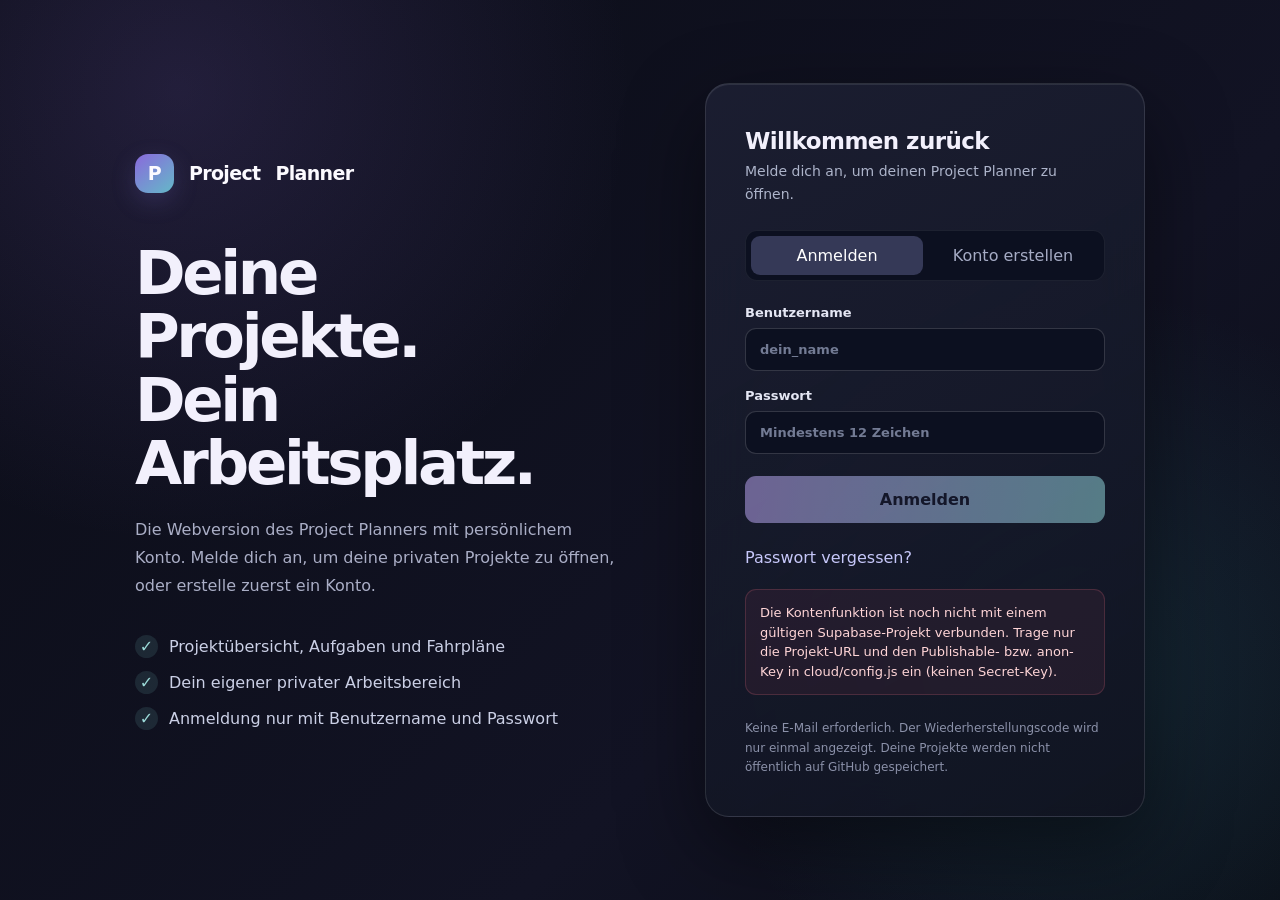
==== docs/index.html @ d76be7c2 "Add complete Project Planner Web UI, username-only account backend and validation tests" ====
<!doctype html>
<html lang="de"><head><meta charset="utf-8"><meta name="viewport" content="width=device-width, initial-scale=1"><meta name="referrer" content="no-referrer"><title>Project Planner · Anmelden</title><meta name="theme-color" content="#0b0d17"><link rel="stylesheet" href="./cloud/auth.css"><script type="module" src="./cloud/auth.js"></script></head>
<body><main class="layout">
<section class="intro"><div class="brand"><span class="mark">P</span>Project <strong>Planner</strong></div><h1>Deine Projekte.<br>Dein Arbeitsplatz.</h1><p>Die Webversion des Project Planners mit persönlichem Konto. Melde dich an, um deine privaten Projekte zu öffnen, oder erstelle zuerst ein Konto.</p><ul class="feature-list"><li>Projektübersicht, Aufgaben und Fahrpläne</li><li>Dein eigener privater Arbeitsbereich</li><li>Anmeldung nur mit Benutzername und Passwort</li></ul></section>
<section class="panel" aria-labelledby="form-title"><h2 id="form-title">Willkommen zurück</h2><p id="form-description">Melde dich an, um deinen Project Planner zu öffnen.</p>
<div class="tabs" role="tablist"><button type="button" id="tab-login" class="selected" aria-selected="true">Anmelden</button><button type="button" id="tab-signup" aria-selected="false">Konto erstellen</button></div>
<form id="auth-form">
<label id="username-label">Benutzername<input required type="text" id="username" name="username" autocomplete="username" placeholder="dein_name" maxlength="24" minlength="3" pattern="[A-Za-z][A-Za-z0-9_]{2,23}"></label>
<label id="password-label">Passwort<input required type="password" id="password" name="password" autocomplete="current-password" minlength="12" maxlength="256" placeholder="Mindestens 12 Zeichen"></label>
<label id="confirm-label" hidden>Passwort wiederholen<input type="password" id="confirm" name="confirm" autocomplete="new-password" minlength="12" maxlength="256"></label>
<label id="recovery-label" hidden>Einmaliger Wiederherstellungscode<input type="text" id="recovery-code" name="recovery-code" autocapitalize="off" autocomplete="off" spellcheck="false" minlength="48" maxlength="48" placeholder="48-stelliger Sicherheitscode"></label>
<p id="recovery-instruction" hidden>Der Code wurde bei deiner Kontoerstellung angezeigt. Ohne E-Mail gibt es keine andere automatische Passwortwiederherstellung.</p>
<button class="submit" id="submit" type="submit">Anmelden</button>
<button class="secondary" type="button" id="reset-link">Passwort vergessen?</button>
<button class="secondary" type="button" id="cancel-recovery" hidden>Zurück zum Login</button>
</form>
<section id="recovery-output" hidden aria-live="polite"><h3>Dein Wiederherstellungscode</h3><p id="recovery-output-message"></p><code id="recovery-output-code" style="display:block;overflow-wrap:anywhere;user-select:all;margin:1rem 0"></code><button class="secondary" id="copy-recovery" type="button">Code kopieren</button><button class="submit" id="enter-planner" type="button">Zum Project Planner</button><button class="secondary" id="return-login" type="button">Zur Anmeldung</button></section>
<div id="notice" class="message" role="status" aria-live="polite" hidden></div><div class="footer">Keine E-Mail erforderlich. Der Wiederherstellungscode wird nur einmal angezeigt. Deine Projekte werden nicht öffentlich auf GitHub gespeichert.</div>
</section></main></body></html>
---- docs/cloud/auth.css ----
:root{color-scheme:dark;font-family:Inter,ui-sans-serif,system-ui,-apple-system,Segoe UI,sans-serif}*{box-sizing:border-box}body{margin:0;min-height:100svh;color:#f2f0fc;background:#090b13}button,input{font:inherit}button{cursor:pointer}body::before{position:fixed;inset:0;z-index:-1;content:'';background:radial-gradient(circle at 14% 10%,#6d54aa3b 0,transparent 33%),radial-gradient(circle at 85% 75%,#286b7840,transparent 30%),linear-gradient(135deg,#0b0d17,#121324 65%,#0b0e17)}.layout{min-height:100svh;max-width:1130px;padding:clamp(22px,5vw,60px);margin:auto;display:grid;grid-template-columns:1.05fr minmax(320px,440px);align-items:center;gap:clamp(20px,7vw,110px)}.brand{display:flex;align-items:center;gap:15px;color:#fcfaff;font-size:19px;letter-spacing:-.035em;font-weight:650}.mark{height:39px;width:39px;display:grid;place-items:center;border-radius:13px;background:linear-gradient(140deg,#8a69dc,#64b9c8);box-shadow:0 8px 25px #786cc83a;font-weight:900}.intro h1{font-size:clamp(34px,5vw,61px);letter-spacing:-.055em;line-height:1.04;margin:48px 0 22px;max-width:610px}.intro p{font-size:16px;color:#aaaec6;line-height:1.75;max-width:510px}.feature-list{display:grid;gap:13px;padding:0;list-style:none;color:#cbd0e6;margin-top:35px}.feature-list li:before{content:'✓';display:inline-grid;place-items:center;margin-right:11px;width:23px;height:23px;border-radius:50%;background:#6aa6a929;color:#9cdbd9}.panel{border:1px solid #ffffff1d;background:linear-gradient(150deg,#1d2034d9,#101421f0);padding:clamp(25px,4vw,39px);border-radius:24px;box-shadow:0 30px 85px #0007,0 1px 0 #ffffff16 inset;backdrop-filter:blur(20px)}.panel h2{font-size:23px;letter-spacing:-.025em;margin:5px 0}.panel>p{color:#adb4ca;font-size:14px;line-height:1.65;margin:6px 0 24px}.tabs{background:#0c1020;border:1px solid #ffffff12;display:grid;grid-template-columns:1fr 1fr;gap:4px;border-radius:12px;padding:5px;margin:0 0 24px}.tabs button{border:0;color:#a5abc4;background:none;padding:10px;border-radius:9px}.tabs .selected{color:#fff;background:#353957}form{display:grid;gap:17px}label{display:grid;gap:8px;color:#e4e6f3;font-size:13px;font-weight:600}input{border:1px solid #ffffff29;border-radius:11px;padding:13px 14px;color:#f5f5fd;background:#0c1020;outline:none;width:100%}input:focus{border-color:#af9ef0;box-shadow:0 0 0 3px #9e8dd12b}input::placeholder{color:#737b94}.submit{border:0;background:linear-gradient(100deg,#b6a1ec,#8dd0d6);color:#15162a;font-weight:700;padding:14px;border-radius:11px;margin-top:5px}.submit:disabled{opacity:.55;cursor:wait}.secondary{background:none;border:0;padding:8px 0;color:#c7c8fa;text-align:left}.message{margin-top:14px;padding:13px 14px;border-radius:11px;color:#ffd5d7;background:#572e433b;border:1px solid #a6516550;font-size:13px;line-height:1.5;white-space:pre-wrap}.message.ok{color:#b8efe1;border-color:#458a6d7a;background:#1c634333}.footer{font-size:12px;color:#8b91a9;margin-top:24px;line-height:1.6}.footer a{color:#b4caf9} .muted{color:#9a9fb8} [hidden]{display:none!important}@media(max-width:770px){.layout{grid-template-columns:1fr;gap:24px;padding:28px 18px}.intro h1{margin:24px 0;font-size:34px}.intro p{font-size:14px}.intro .feature-list{display:none}.panel{max-width:530px;width:100%;margin:auto}}
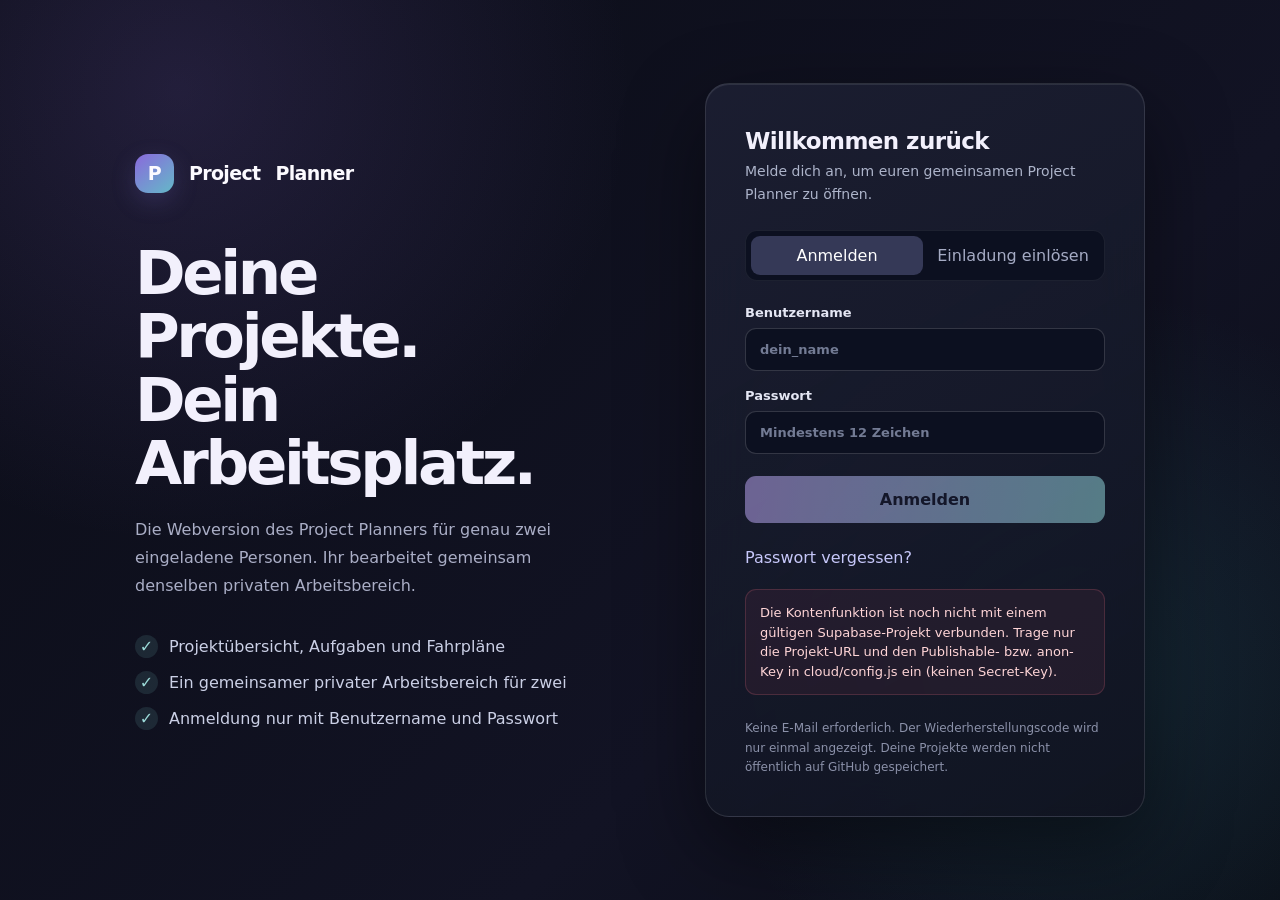
==== commit 6242016e: "Limit planner to two invited users sharing one private workspace" ====
--- a/docs/index.html
+++ b/docs/index.html
@@ -1,13 +1,14 @@
 <!doctype html>
 <html lang="de"><head><meta charset="utf-8"><meta name="viewport" content="width=device-width, initial-scale=1"><meta name="referrer" content="no-referrer"><title>Project Planner · Anmelden</title><meta name="theme-color" content="#0b0d17"><link rel="stylesheet" href="./cloud/auth.css"><script type="module" src="./cloud/auth.js"></script></head>
 <body><main class="layout">
-<section class="intro"><div class="brand"><span class="mark">P</span>Project <strong>Planner</strong></div><h1>Deine Projekte.<br>Dein Arbeitsplatz.</h1><p>Die Webversion des Project Planners mit persönlichem Konto. Melde dich an, um deine privaten Projekte zu öffnen, oder erstelle zuerst ein Konto.</p><ul class="feature-list"><li>Projektübersicht, Aufgaben und Fahrpläne</li><li>Dein eigener privater Arbeitsbereich</li><li>Anmeldung nur mit Benutzername und Passwort</li></ul></section>
-<section class="panel" aria-labelledby="form-title"><h2 id="form-title">Willkommen zurück</h2><p id="form-description">Melde dich an, um deinen Project Planner zu öffnen.</p>
-<div class="tabs" role="tablist"><button type="button" id="tab-login" class="selected" aria-selected="true">Anmelden</button><button type="button" id="tab-signup" aria-selected="false">Konto erstellen</button></div>
+<section class="intro"><div class="brand"><span class="mark">P</span>Project <strong>Planner</strong></div><h1>Deine Projekte.<br>Dein Arbeitsplatz.</h1><p>Die Webversion des Project Planners für genau zwei eingeladene Personen. Ihr bearbeitet gemeinsam denselben privaten Arbeitsbereich.</p><ul class="feature-list"><li>Projektübersicht, Aufgaben und Fahrpläne</li><li>Ein gemeinsamer privater Arbeitsbereich für zwei</li><li>Anmeldung nur mit Benutzername und Passwort</li></ul></section>
+<section class="panel" aria-labelledby="form-title"><h2 id="form-title">Willkommen zurück</h2><p id="form-description">Melde dich an, um euren gemeinsamen Project Planner zu öffnen.</p>
+<div class="tabs" role="tablist"><button type="button" id="tab-login" class="selected" aria-selected="true">Anmelden</button><button type="button" id="tab-signup" aria-selected="false">Einladung einlösen</button></div>
 <form id="auth-form">
 <label id="username-label">Benutzername<input required type="text" id="username" name="username" autocomplete="username" placeholder="dein_name" maxlength="24" minlength="3" pattern="[A-Za-z][A-Za-z0-9_]{2,23}"></label>
-<label id="password-label">Passwort<input required type="password" id="password" name="password" autocomplete="current-password" minlength="12" maxlength="256" placeholder="Mindestens 12 Zeichen"></label>
-<label id="confirm-label" hidden>Passwort wiederholen<input type="password" id="confirm" name="confirm" autocomplete="new-password" minlength="12" maxlength="256"></label>
+<label id="password-label">Passwort<input required type="password" id="password" name="password" autocomplete="current-password" minlength="12" maxlength="72" placeholder="Mindestens 12 Zeichen"></label>
+<label id="invite-label" hidden>Persönlicher Einladungscode<input id="invite-code" type="text" autocomplete="off" autocapitalize="off" spellcheck="false" minlength="48" maxlength="48" placeholder="48-stelliger Einladungscode"></label>
+<label id="confirm-label" hidden>Passwort wiederholen<input type="password" id="confirm" name="confirm" autocomplete="new-password" minlength="12" maxlength="72"></label>
 <label id="recovery-label" hidden>Einmaliger Wiederherstellungscode<input type="text" id="recovery-code" name="recovery-code" autocapitalize="off" autocomplete="off" spellcheck="false" minlength="48" maxlength="48" placeholder="48-stelliger Sicherheitscode"></label>
 <p id="recovery-instruction" hidden>Der Code wurde bei deiner Kontoerstellung angezeigt. Ohne E-Mail gibt es keine andere automatische Passwortwiederherstellung.</p>
 <button class="submit" id="submit" type="submit">Anmelden</button>
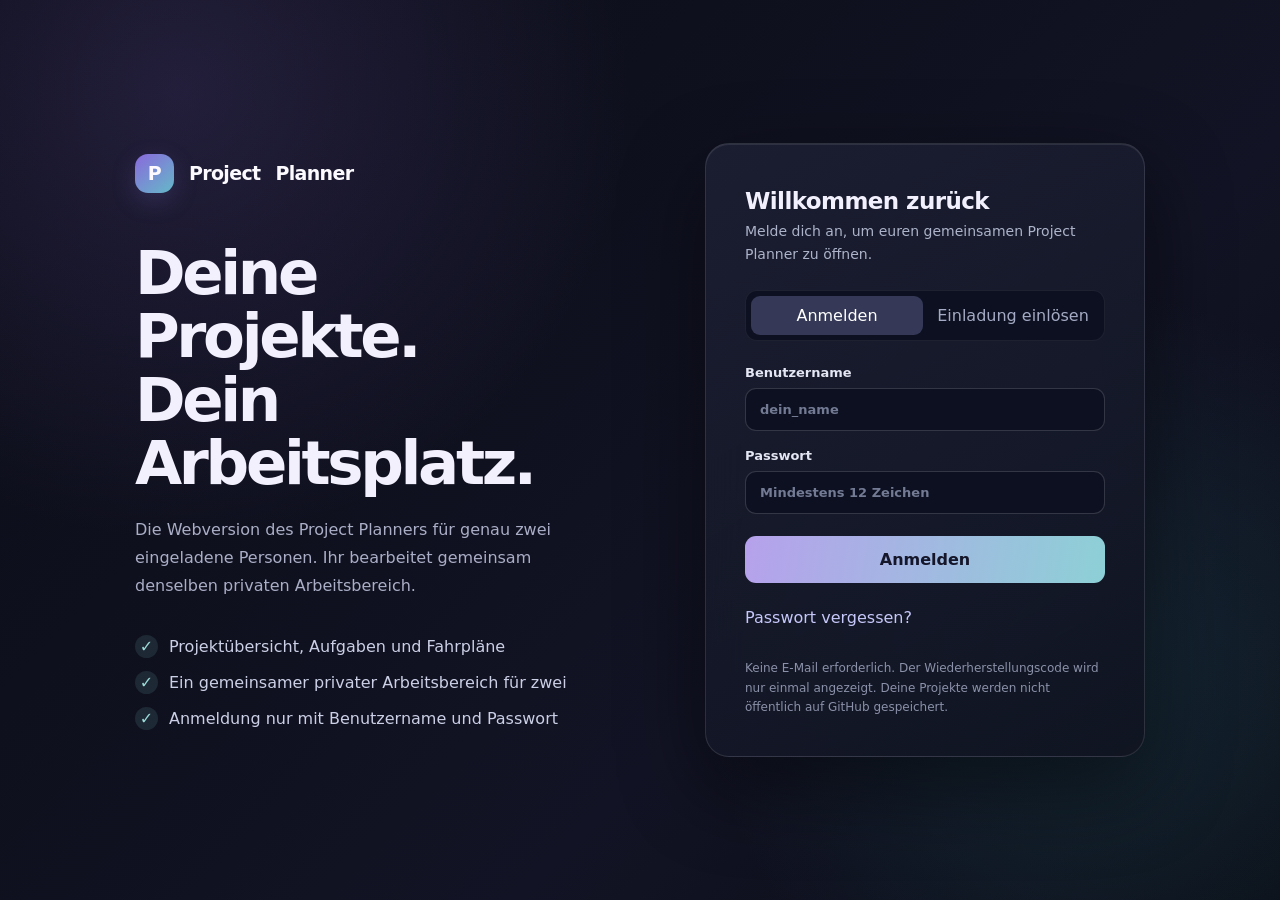
==== commit dee25982: "Discourage indexing of private two-person Planner entrypoints" ====
--- a/docs/index.html
+++ b/docs/index.html
@@ -1,5 +1,5 @@
 <!doctype html>
-<html lang="de"><head><meta charset="utf-8"><meta name="viewport" content="width=device-width, initial-scale=1"><meta name="referrer" content="no-referrer"><title>Project Planner · Anmelden</title><meta name="theme-color" content="#0b0d17"><link rel="stylesheet" href="./cloud/auth.css"><script type="module" src="./cloud/auth.js"></script></head>
+<html lang="de"><head><meta charset="utf-8"><meta name="robots" content="noindex,nofollow,noarchive"><meta name="viewport" content="width=device-width, initial-scale=1"><meta name="referrer" content="no-referrer"><title>Project Planner · Anmelden</title><meta name="theme-color" content="#0b0d17"><link rel="stylesheet" href="./cloud/auth.css"><script type="module" src="./cloud/auth.js"></script></head>
 <body><main class="layout">
 <section class="intro"><div class="brand"><span class="mark">P</span>Project <strong>Planner</strong></div><h1>Deine Projekte.<br>Dein Arbeitsplatz.</h1><p>Die Webversion des Project Planners für genau zwei eingeladene Personen. Ihr bearbeitet gemeinsam denselben privaten Arbeitsbereich.</p><ul class="feature-list"><li>Projektübersicht, Aufgaben und Fahrpläne</li><li>Ein gemeinsamer privater Arbeitsbereich für zwei</li><li>Anmeldung nur mit Benutzername und Passwort</li></ul></section>
 <section class="panel" aria-labelledby="form-title"><h2 id="form-title">Willkommen zurück</h2><p id="form-description">Melde dich an, um euren gemeinsamen Project Planner zu öffnen.</p>
